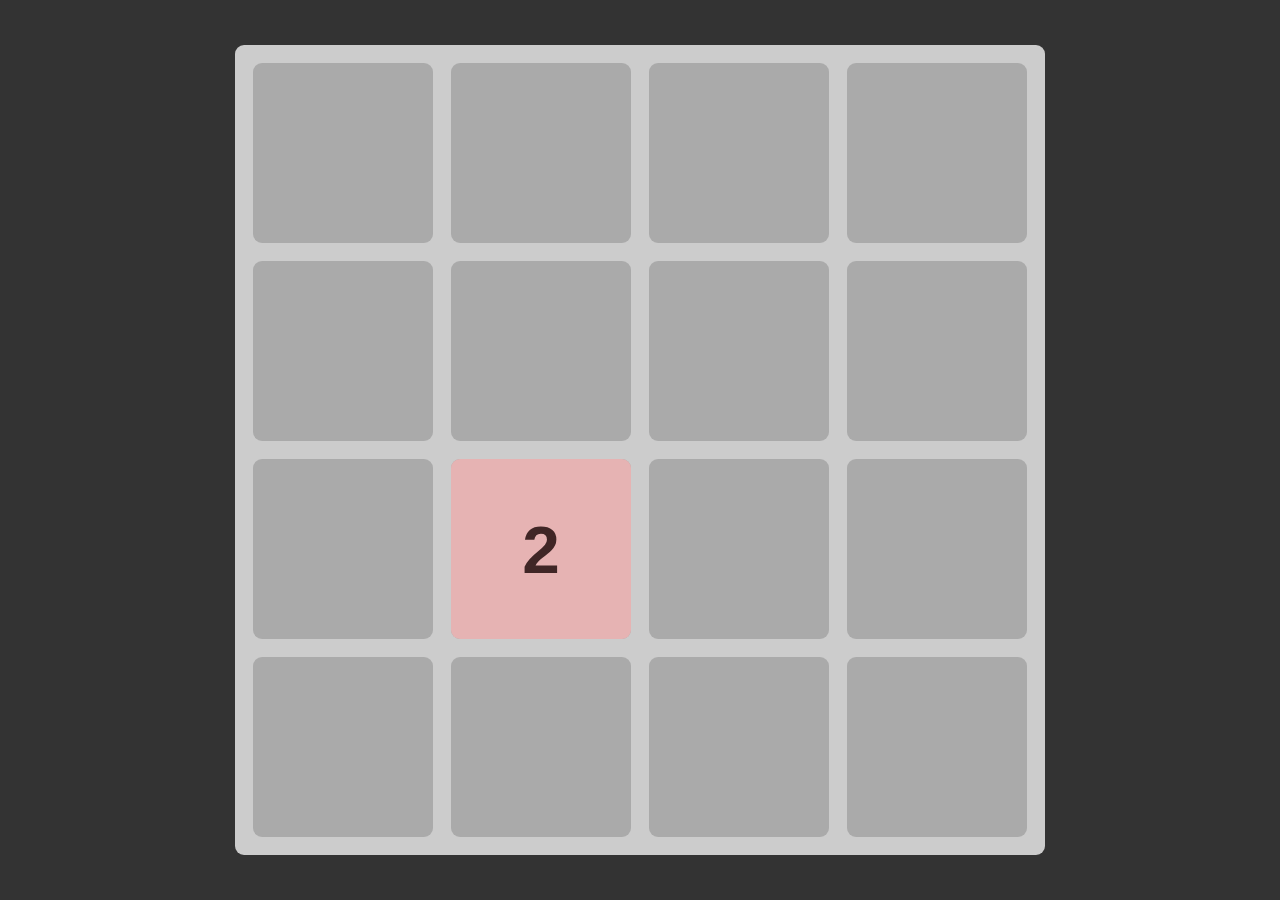
==== index.html @ 9381c426 "[Added] styles for tile" ====
<!DOCTYPE html>
<html lang="en">

<head>
  <meta charset="UTF-8">
  <meta http-equiv="X-UA-Compatible" content="IE=edge">
  <meta name="viewport" content="width=device-width, initial-scale=1.0">
  <title>2048</title>
  <link rel="stylesheet" href="style.css">
</head>

<body>
  <div id="game-board">
    <div class="cell"></div>
    <div class="cell"></div>
    <div class="cell"></div>
    <div class="cell"></div>
    <div class="cell"></div>
    <div class="cell"></div>
    <div class="cell"></div>
    <div class="cell"></div>
    <div class="cell"></div>
    <div class="cell"></div>
    <div class="cell"></div>
    <div class="cell"></div>
    <div class="cell"></div>
    <div class="cell"></div>
    <div class="cell"></div>
    <div class="cell"></div>
    <div class="tile">2</div>
  </div>
</body>

</html>
---- style.css ----
:root {
  --grid-size: 4;
  --cell-size: 20vmin;
  --cell-gap: 2vmin;
}

*, *::before, *::after {
  box-sizing: border-box;
  font-family: Arial;
}

body {
  margin: 0;
  height: 100vh;
  display: flex;
  justify-content: center;
  align-items: center;
  background-color: #333;
  font-size: 7.5vmin;
}

#game-board {
  display: grid;
  grid-template-rows: repeat(var(--grid-size), var(--cell-size));
  grid-template-columns: repeat(var(--grid-size), var(--cell-size));
  background-color: #CCC;
  gap: var(--cell-gap);
  border-radius: 1vmin;
  padding: var(--cell-gap);
  position: relative;
}

.cell {
  background-color: #AAA;
  border-radius: 1vmin;
}

.tile {
  --x: 1;
  --y: 2;
  --background-lightness: 80%;
  --text-lightness: 20%;
  position: absolute;
  display: flex;
  justify-content: center;
  align-items: center;
  width: var(--cell-size);
  height: var(--cell-size);
  border-radius: 1vmin;
  top: calc(var(--y) * (var(--cell-size) + var(--cell-gap)) + var(--cell-gap));
  left: calc(var(--x) * (var(--cell-size) + var(--cell-gap)) + var(--cell-gap));
  font-weight: bold;
  background-color: hsl(0, 50%, var(--background-lightness));
  color: hsl(0, 25%, var(--text-lightness));
}
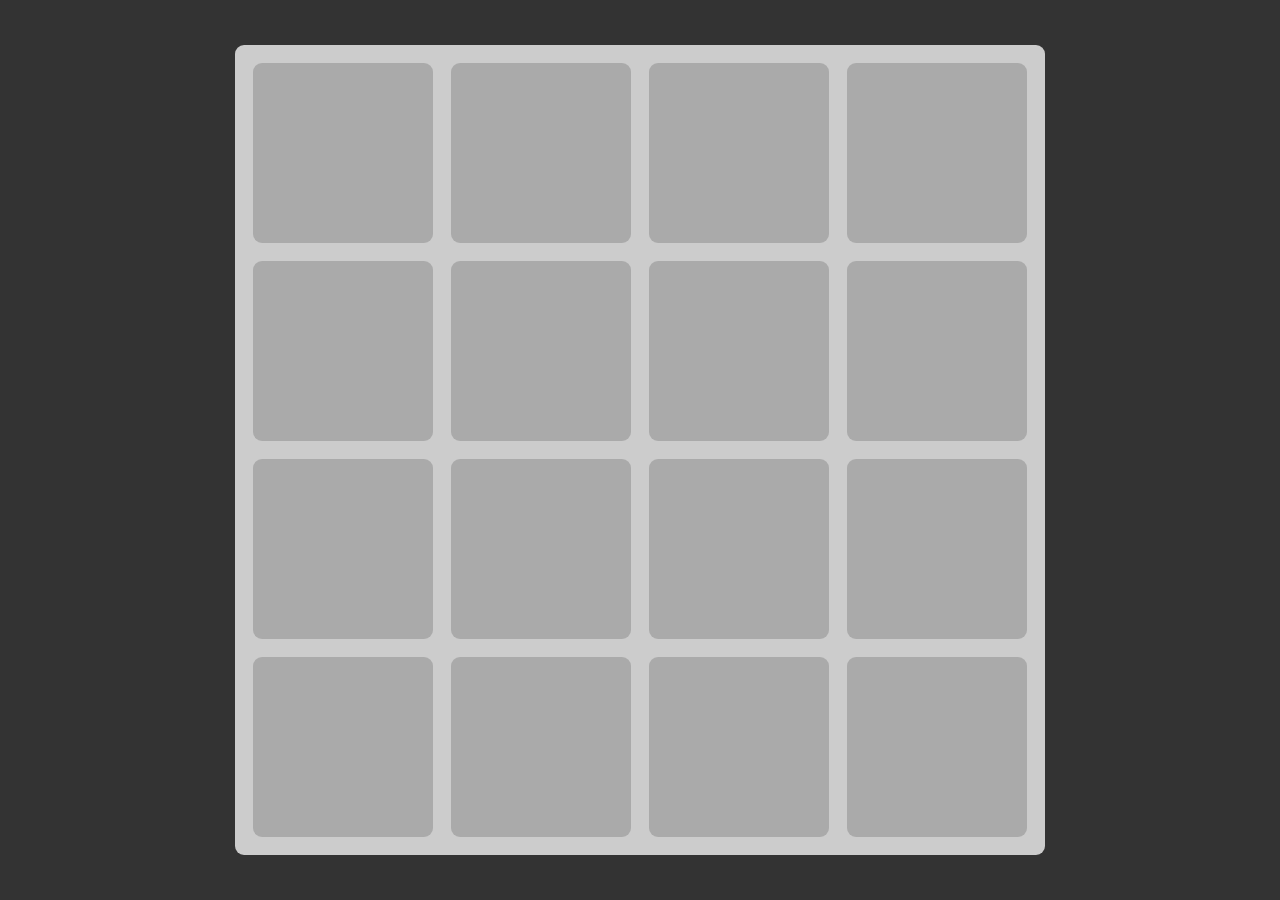
==== commit d5a5dd70: "[Added] classes for `Grid` and `Cell`" ====
--- a/index.html
+++ b/index.html
@@ -5,30 +5,13 @@
   <meta charset="UTF-8">
   <meta http-equiv="X-UA-Compatible" content="IE=edge">
   <meta name="viewport" content="width=device-width, initial-scale=1.0">
-  <title>2048</title>
+  <title>2048 Clone</title>
   <link rel="stylesheet" href="style.css">
 </head>
 
 <body>
-  <div id="game-board">
-    <div class="cell"></div>
-    <div class="cell"></div>
-    <div class="cell"></div>
-    <div class="cell"></div>
-    <div class="cell"></div>
-    <div class="cell"></div>
-    <div class="cell"></div>
-    <div class="cell"></div>
-    <div class="cell"></div>
-    <div class="cell"></div>
-    <div class="cell"></div>
-    <div class="cell"></div>
-    <div class="cell"></div>
-    <div class="cell"></div>
-    <div class="cell"></div>
-    <div class="cell"></div>
-    <div class="tile">2</div>
-  </div>
+  <div id="game-board"></div>
+  <script src="script.js" type="module"></script>
 </body>
 
 </html>